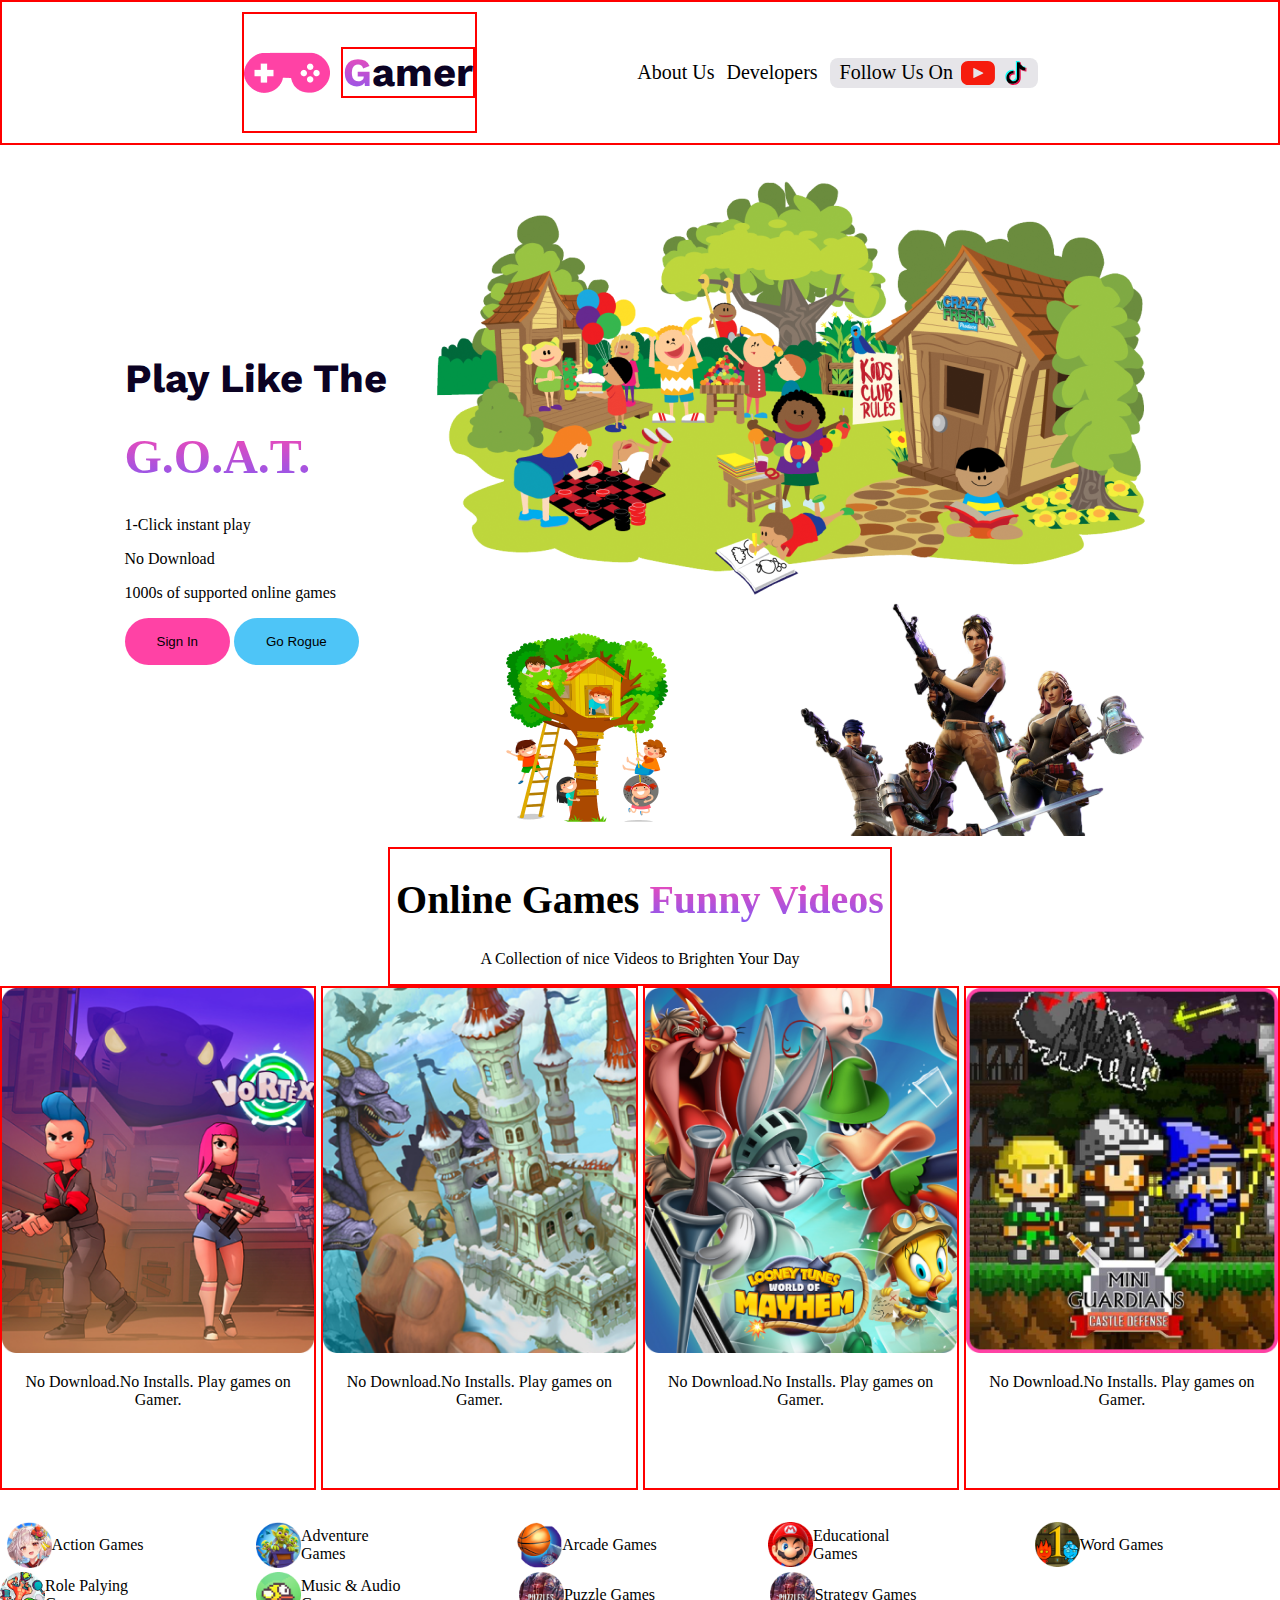
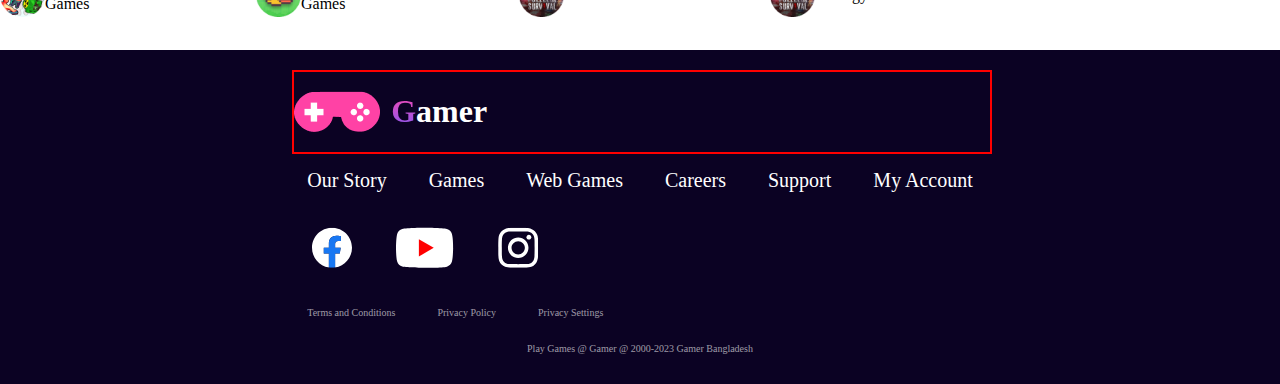
==== index.html @ 3fc1e447 "grid commit squere" ====
<!DOCTYPE html>
<html lang="en">
<head>
    <meta charset="UTF-8">
    <meta name="viewport" content="width=device-width, initial-scale=1.0">
    <title>Gamer</title>
    <link rel="preconnect" href="https://fonts.googleapis.com">
<link rel="preconnect" href="https://fonts.gstatic.com" crossorigin>
<link href="https://fonts.googleapis.com/css2?family=Lato:ital,wght@0,700;1,300;1,700&family=Open+Sans:wght@400;700;800&family=Poppins:wght@400;500;600;700;800&family=Work+Sans:wght@100;200;300;400;600;700;800&display=swap" rel="stylesheet">
<link rel="stylesheet" href="style.css">
<link rel="icon" href="./images/Frame.png">
</head>
<body>
    <!-- this is header tag  -->
    <header>
        <nav class="navber">
            <div class="head-logo-title">
                <img class="head-logo" src="./images/Frame.png" alt="">
                <h2 class="heading-title"><span class="G">G</span>amer</h2>
            </div>
            <div class="column">
            </div>
            <div class="head-list">
                <li>About Us</li>
                <li>Developers</li>
                <div class="logo">
                    <li>Follow Us On</li>
                    <svg xmlns="http://www.w3.org/2000/svg" width="34" height="24" viewBox="0 0 34 24" fill="none">
                        <path d="M26.8723 0H7.04397C3.15369 0 0 3.15369 0 7.04397V16.956C0 20.8463 3.15369 24 7.04397 24H26.8723C30.7626 24 33.9163 20.8463 33.9163 16.956V7.04397C33.9163 3.15369 30.7626 0 26.8723 0ZM22.1085 12.4823L12.8341 16.9056C12.587 17.0234 12.3016 16.8432 12.3016 16.5695V7.4464C12.3016 7.16875 12.5945 6.98879 12.8422 7.11431L22.1165 11.8141C22.3923 11.9538 22.3875 12.3492 22.1085 12.4823Z" fill="#F61C0D"/>
                      </svg>
                      <svg xmlns="http://www.w3.org/2000/svg" width="25" height="24" viewBox="0 0 25 24" fill="none">
                        <path d="M9.45219 12.4407C7.54906 12.4407 6.01156 13.9782 6.03969 15.8626C6.05844 17.072 6.72406 18.122 7.70375 18.7079C7.37094 18.197 7.17406 17.5923 7.16469 16.9407C7.13656 15.0563 8.67406 13.5188 10.5772 13.5188C10.9522 13.5188 11.3131 13.5798 11.6506 13.6876V9.91416C11.2991 9.8626 10.9381 9.83447 10.5772 9.83447C10.5584 9.83447 10.5444 9.83447 10.5256 9.83447V12.6095C10.1881 12.5017 9.82719 12.4407 9.45219 12.4407Z" fill="#F00044"/>
                        <path d="M17.6787 1.125H17.6506H16.6756C16.9568 2.53594 17.749 3.76406 18.8553 4.59844C18.1287 3.6375 17.6881 2.4375 17.6787 1.125Z" fill="#F00044"/>
                        <path d="M23.4162 6.86729C23.0459 6.86729 22.6897 6.82979 22.3381 6.76416V9.46885C21.0631 9.46885 19.8256 9.22041 18.6631 8.72354C17.9131 8.40479 17.2147 7.99697 16.5725 7.50479L16.5912 15.8438C16.5819 17.7188 15.8412 19.4767 14.5006 20.8032C13.4084 21.8813 12.0256 22.5704 10.5256 22.7907C10.174 22.8423 9.81311 22.8704 9.45217 22.8704C7.84905 22.8704 6.32092 22.3501 5.07874 21.3892C5.21936 21.5579 5.36936 21.722 5.53342 21.8813C6.88342 23.2126 8.67405 23.9485 10.5819 23.9485C10.9428 23.9485 11.3037 23.9204 11.6553 23.8688C13.1553 23.6485 14.5381 22.9595 15.6303 21.8813C16.9709 20.5548 17.7115 18.797 17.7209 16.922L17.6506 8.58291C18.2881 9.0751 18.9865 9.4876 19.7412 9.80166C20.9084 10.2938 22.1459 10.547 23.4162 10.547" fill="#F00044"/>
                        <path d="M5.51938 11.911C6.85532 10.5845 8.63188 9.84854 10.5256 9.83447V8.83604C10.1741 8.78447 9.81313 8.75635 9.45219 8.75635C7.53969 8.75635 5.74438 9.49229 4.39438 10.8329C3.06782 12.1501 2.30844 13.9501 2.31313 15.8204C2.31313 17.7048 3.05844 19.472 4.40376 20.8079C4.61938 21.0188 4.83969 21.2157 5.07407 21.3938C4.01469 20.1329 3.43813 18.5579 3.43344 16.8985C3.43813 15.0282 4.19282 13.2282 5.51938 11.911Z" fill="#08FFF9"/>
                        <path d="M22.3381 6.76401V5.76089H22.3287C21.0256 5.76089 19.8256 5.32964 18.86 4.59839C19.699 5.70464 20.9272 6.49214 22.3381 6.76401Z" fill="#08FFF9"/>
                        <path d="M10.385 20.2594C10.8303 20.2828 11.2569 20.2219 11.6506 20.0953C13.01 19.65 13.9897 18.3844 13.9897 16.8937L13.9944 11.3156V1.125H16.6756C16.6053 0.773438 16.5678 0.417188 16.5631 0.046875H12.8694V10.2328L12.8647 15.8109C12.8647 17.3016 11.885 18.5672 10.5256 19.0125C10.1319 19.1438 9.7053 19.2047 9.25999 19.1766C8.6928 19.1438 8.16311 18.975 7.70374 18.7031C8.2803 19.5938 9.26467 20.1984 10.385 20.2594Z" fill="#08FFF9"/>
                        <path d="M10.5256 22.7906C12.0256 22.5703 13.4084 21.8812 14.5006 20.8031C15.8413 19.4766 16.5819 17.7188 16.5913 15.8438L16.5725 7.50469C17.21 7.99688 17.9084 8.40938 18.6631 8.72344C19.8303 9.21563 21.0678 9.46875 22.3381 9.46875V6.76406C20.9272 6.49219 19.6991 5.70469 18.86 4.59844C17.7538 3.76406 16.9569 2.53594 16.6803 1.125H13.9944V11.3109L13.9897 16.8891C13.9897 18.3797 13.01 19.6453 11.6506 20.0906C11.2569 20.2219 10.8303 20.2828 10.385 20.2547C9.26001 20.1938 8.28032 19.5891 7.70376 18.7031C6.72407 18.1219 6.05844 17.0672 6.03969 15.8578C6.01157 13.9734 7.54907 12.4359 9.45219 12.4359C9.82719 12.4359 10.1881 12.4969 10.5256 12.6047V9.82969C8.63188 9.84375 6.85532 10.5797 5.51938 11.9062C4.19282 13.2234 3.43344 15.0234 3.43813 16.8891C3.43813 18.5484 4.01469 20.1234 5.07876 21.3844C6.32563 22.3453 7.84907 22.8656 9.45219 22.8656C9.81313 22.8703 10.1741 22.8422 10.5256 22.7906Z" fill="black"/>
                      </svg>

                </div>
            </div>
        </nav>
    </header>
    <!-- this is main section .. -->
    <main>
        <!-- this is section-1 .. -->
        <section class="banner-container">
            <div class="banner-description">
                <h1 class="play">Play Like The</h1>
                <h1 class="goat">G.O.A.T.</h1>
                <p>1-Click instant play</p>
                <p>No Download</p>
                <p>1000s of supported online games</p>
                <button class="btn-primary">Sign In</button>
                <button class="btn-secondary">Go Rogue</button>
            </div>
            <div class="banner-photo">
                <img src="./images/Group 18.png" alt="">
            </div>
        </section>

        <!-- this is section-2 .. -->
        <section class="online-games-container">
            <div class="">
                <div class="online-description">
                    <h1 class="online-heading">Online Games <span class="G"> Funny Videos</span></h1>
                    <p class="online-para">A Collection of nice Videos to Brighten Your Day</p>
                </div>
                <div class="box">
                    <div class="box-1">
                        <img src="./images/Rectangle 4.png" alt="">
                        <p class="box-para">No Download.No Installs. Play games on Gamer.</p>
                    </div>
                    <div class="box-1">
                        <img src="./images/Rectangle 5.png" alt="">
                        <p class="box-para">No Download.No Installs. Play games on Gamer.</p>
                    </div>
                    <div class="box-1">
                        <img src="./images/Rectangle 6.png" alt="">
                        <p class="box-para">No Download.No Installs. Play games on Gamer.</p>
                    </div>
                    <div class="box-1">
                        <img src="./images/Rectangle 7.png" alt="">
                        <p class="box-para">No Download.No Installs. Play games on Gamer.</p>
                    </div>
                </div>
            </div>
        </section>
        <!-- this is section-4.  -->
            <section class="section-4">
                <div class="play-games">
                    <div class="squere">
                        <img src="./images/Rectangle 11.png" alt="">
                        <p>Action Games</p>
                    </div>
                    <div class="squere">
                        <img src="./images/Rectangle 12.png" alt="">
                        <p>Adventure Games</p>
                    </div>
                    <div class="squere">
                        <img src="./images/Rectangle 13.png" alt="">
                        <p>Arcade Games</p>
                    </div>
                    <div class="squere">
                        <img src="./images/Rectangle 14.png" alt="">
                        <p>Educational Games</p>
                    </div>
                    <div class="squere">
                        <img src="./images/Rectangle 15.png" alt="">
                        <p>Word Games</p>
                    </div>
                    <div class="squere">
                        <img src="./images/Rectangle 16.png" alt="">
                        <p>Role Palying Games</p>
                    </div>
                    <div class="squere">
                        <img src="./images/Rectangle 17.png" alt="">
                        <p>Music & Audio Games</p>
                    </div>
                    <div class="squere">
                        <img src="./images/Rectangle 18.png" alt="">
                        <p>Puzzle Games</p>
                    </div>
                    <div class="squere">
                        <img src="./images/Rectangle 18.png" alt="">
                        <p>Strategy Games</p>
                    </div>
                </div>               
            </section>
    </main>
    <!-- this is footer..  -->
    <footer class="footer">
        <div class="container">
            <div class="head-logo-title footer-title">
                <img src="./images/Frame.png" alt="">
                <h1> <span class="G">G</span>amer</h1>
        </div>
        <div class="head-list footer-list">
            <li>Our Story</li>
            <li>Games</li>
            <li>Web Games</li>
            <li>Careers</li>
            <li>Support</li>
            <li>My Account</li>
        </div>
        <div class="footer-icon">
            <a href="http://www.facebook.com"><img src="./images/icon-1.svg" alt=""></a>
            <a href="http://www.youtube.com"><img src="./images/icon-2.svg" alt=""></a>
            <a href="http://www.instagram.com"><img src="./images/icon-3.svg" alt=""></a>
        </div>
        <div class="head-list footer-list">
            <li class="footer-para">Terms and Conditions</li>
            <li class="footer-para">Privacy Policy</li>
            <li class="footer-para">Privacy Settings</li>
        </div>
        <p class="footer-para">Play Games @ Gamer @ 2000-2023 Gamer Bangladesh</p>
    </footer>
</body>
</html>
---- style.css ----
body{
    margin: 0px;
    padding: 0px;
}
.navber{
    display: flex;
    justify-content: space-around;
    align-items: center;
    background-color: #FFF;
    padding: 10px 200px;
    border: 2px solid red;
}
.head-logo-title{
    display: flex;
    align-items: center;
    gap: 10px;
    border: 2px solid red;
}
.heading-title{
    color: #0B0223;
    font-family: Work Sans;
    font-size: 2.5rem;
    font-style: normal;
    font-weight: 700;
    line-height: normal;
    border: 2px solid red;
}
.G{
    background: linear-gradient(180deg, #F948B2 0%, #8758F1 100%);
    background-clip: text;
    -webkit-background-clip: text;
    -webkit-text-fill-color: transparent;        
}
.head-list{
    display: flex;
    align-items: center; 
    list-style: none;
    gap: 12px;
    font-size: 1.25rem;
}
.logo{
    display: flex;
    align-items: center;
    border-radius: 8px;
    background-color: rgba(11, 2, 35, 0.10);
    padding: 3px 10px;
    gap: 8px;                                           
}

/* this is section-1 .. */
.banner-container{
    display: flex;
    justify-content: space-around;
    align-items: center;
    padding: 10px 100px;
    margin: 0 auto;
    /* padding: 3rem 12.5rem;
    width: 100%; */
}
.play{
    color: #0B0223;
    /* text-align: center; */
    font-family: Work Sans;
    font-size: 2.5rem;
}
 .goat{
    font-size: 3rem;
    background: linear-gradient(180deg, #F948B2 0%, #8758F1 100%);
    background-clip: text;
    -webkit-background-clip: text;
    -webkit-text-fill-color: transparent;
    padding-top: 0;
    margin-top: 0;
 }
    
.banner-photo{
    display: flex;
    justify-content: center;
    align-items: center;
    /* width: 70%; */
}
.banner-description{
    /* text-align: center; */
}
.banner-photo img{
    width: 100%;
}
.btn-primary{
    padding: 1rem 2rem;
    border-radius: 2.8rem;
    background: var(--linear, linear-gradient(90deg, #FF42A5 0%, #FF42A5 100%));
    border: none;
    cursor: pointer;
    
}
.btn-secondary{
    padding: 1rem 2rem;
    border-radius: 2.8rem;
    background-color: #4EC5F7;
    border: none;
    cursor: pointer;
}
.btn-primary:hover {
    background-color: #680841;
    border: 2px solid #F948B2;
}


/* this is section-2 .. */
.online-description{
    width: 500px;
    margin: 0 auto;
    border: 2px solid red;
}
.online-heading{
    font-size: 2.5rem;
    text-align: center;
}
.online-para{
    text-align: center;
}
.box{
    display: flex;
    justify-content: center;
    align-items: center;
    gap: 5px;
}
.box-1{
    width: 400px;
    height: 500px;
    border: 2px solid red;
}
.box-1 img{
    width: 100%;
}
.box-para{
    text-align: center;
}
/* this is section-4.. */
section{
   width: auto;
}
.play-games{
    display: grid;
    grid-template-columns: repeat(5, 1fr);
    justify-content: space-evenly;
    align-items: center;
    /* gap: 16px; */
    margin-top: 30px;
    margin-bottom: 30px;
}
.squere{
    display: flex;
    justify-content: center;
    align-items: center;
    width: 150px;
    height: 50px;
}
.squere img{
   width: 30%;
}

/* this is footer..  */
.footer{
    display: flex;
    justify-content: center;
    align-items: center;
    background-color: #0B0223;
    margin-top: 20px;
    padding: 20px;
    color: #FFF;
}
.footer-list li{
    padding: 15px;
}
.footer-title{
    width: 100%;
}
.footer-para{
    color: rgba(255, 255, 255, 0.60);
    font-size: 10px;
    text-align: center;
}
.footer-icon img{
    padding: 20px;
}

/* responsive sight  */
@media screen and (max-width: 576px) {
    /* this is header */
    header{
        padding: 20px;
    }
    .navber{
        flex-direction: column;
        text-align: center;
        /* padding: auto;
        margin: auto; */
    }
    .head-list{
        flex-direction: column;
    }
    .heading-title{
        margin: 0 auto;
    }
    /* this is section-1  */
    main{
        padding: 20px;
    }
    .banner-container{
        flex-direction: column;
    }
    /* .banner-photo {
        width: auto;
    } */
    /* this is section-2..  */
    .online-description{
        width: 100%;
        margin: 0 auto;
    }
    .box{
        flex-direction: column;
        text-align: center;
    }
    .box-1 img{
        width: 90%;
    }
    /* this is section-4.. */
    .section-4{
        padding: 0px;
    }
    .play-games{
       grid-template-columns: repeat(3, 1fr);
    }
    .squere{
        width: 100%;
        margin: 0 auto;
        gap: 4px;
    }
    

    /* footer section.. */
    footer{
        padding: 20px;
        width: 100%;
    }
    .footer-title{
        width: 90%;
    }

}
/* medium/tablet devices */
@media screen and (min-width: 576px) and (max-width: 960px) {
     header{
        padding: 50px;
     }
    .navber{
        flex-direction: column;
    }
    /* this is main part..  */
    .main{
        padding: 50px;
    }
    /* this is section-1..  */
    .banner-container{
        flex-direction: column;
    }
    .banner-photo {
        width: auto;
    }
    /* this is section-2 .. */
    .online-description{
        width: 100%;
        margin: 0 auto;
    }
    .box{
        flex-direction: column;
        text-align: center;
    }
    .box-1 img{
        width: 90%;
    }
}
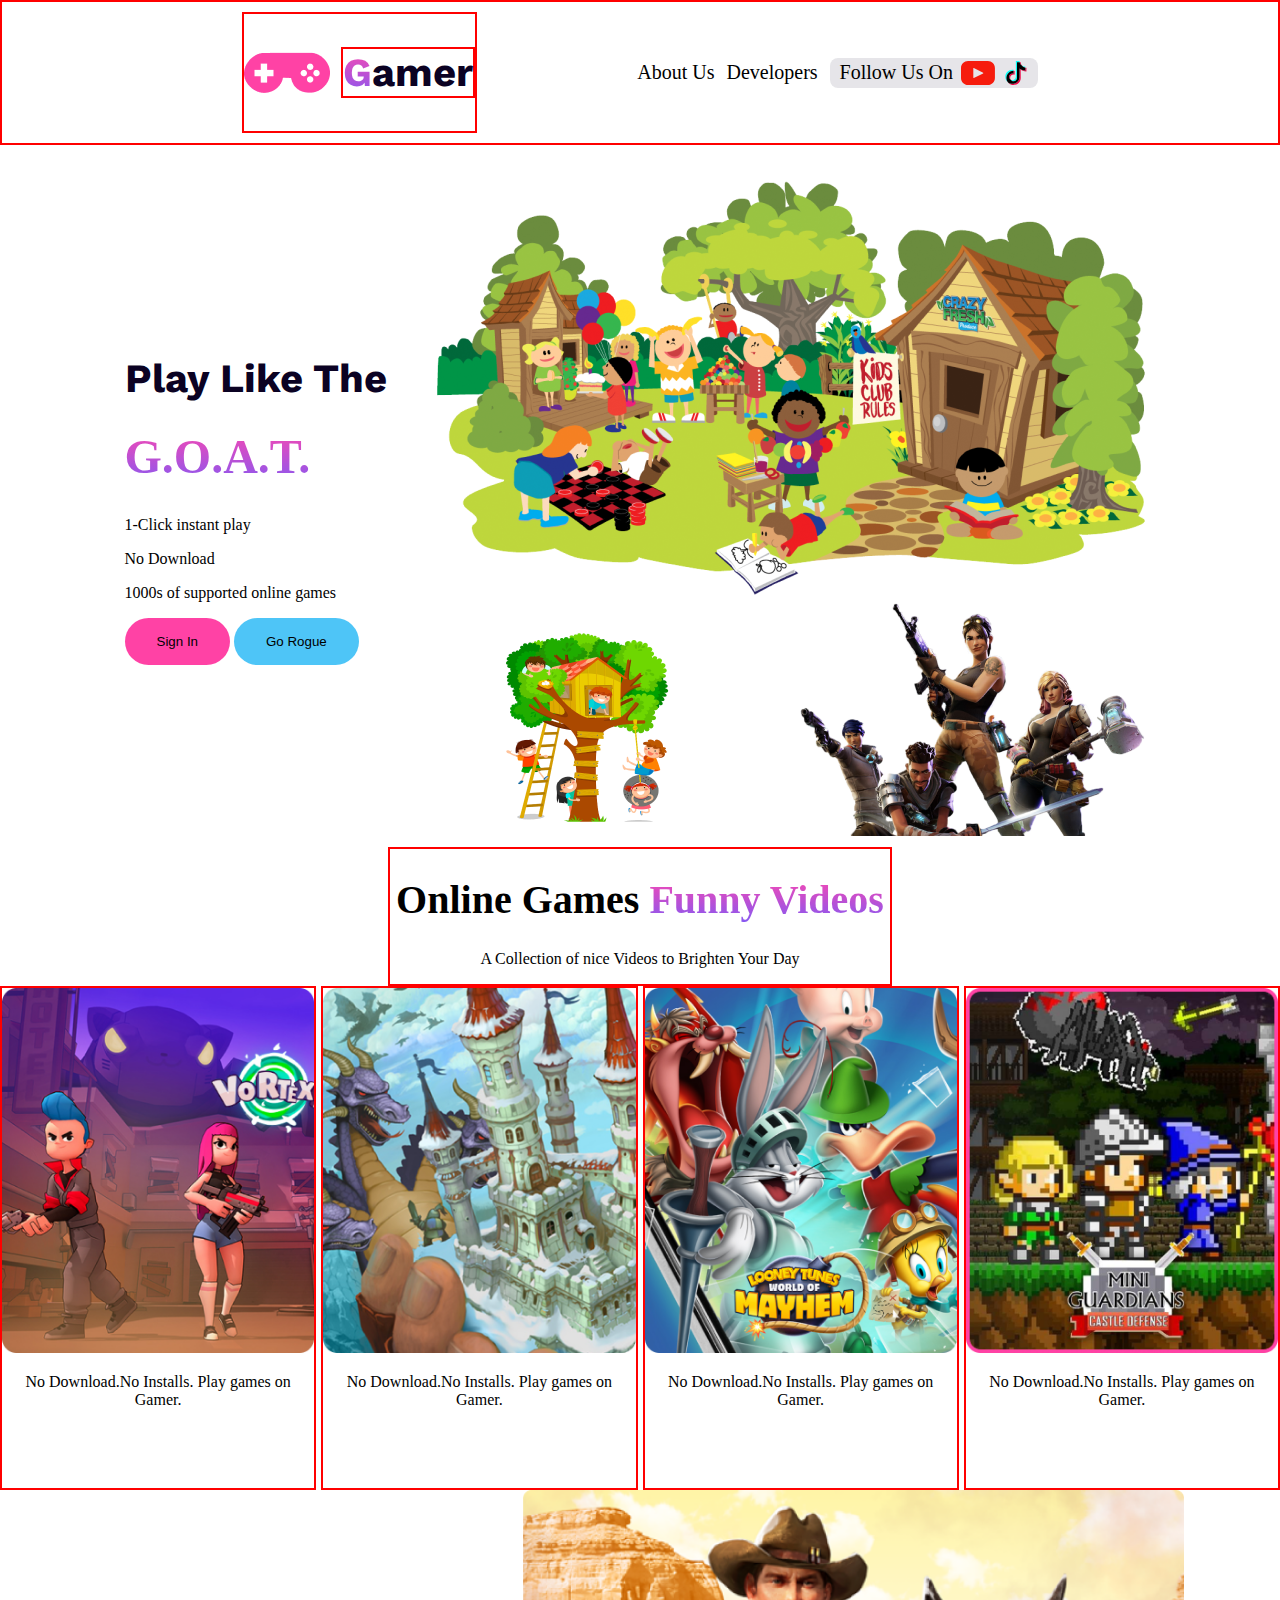
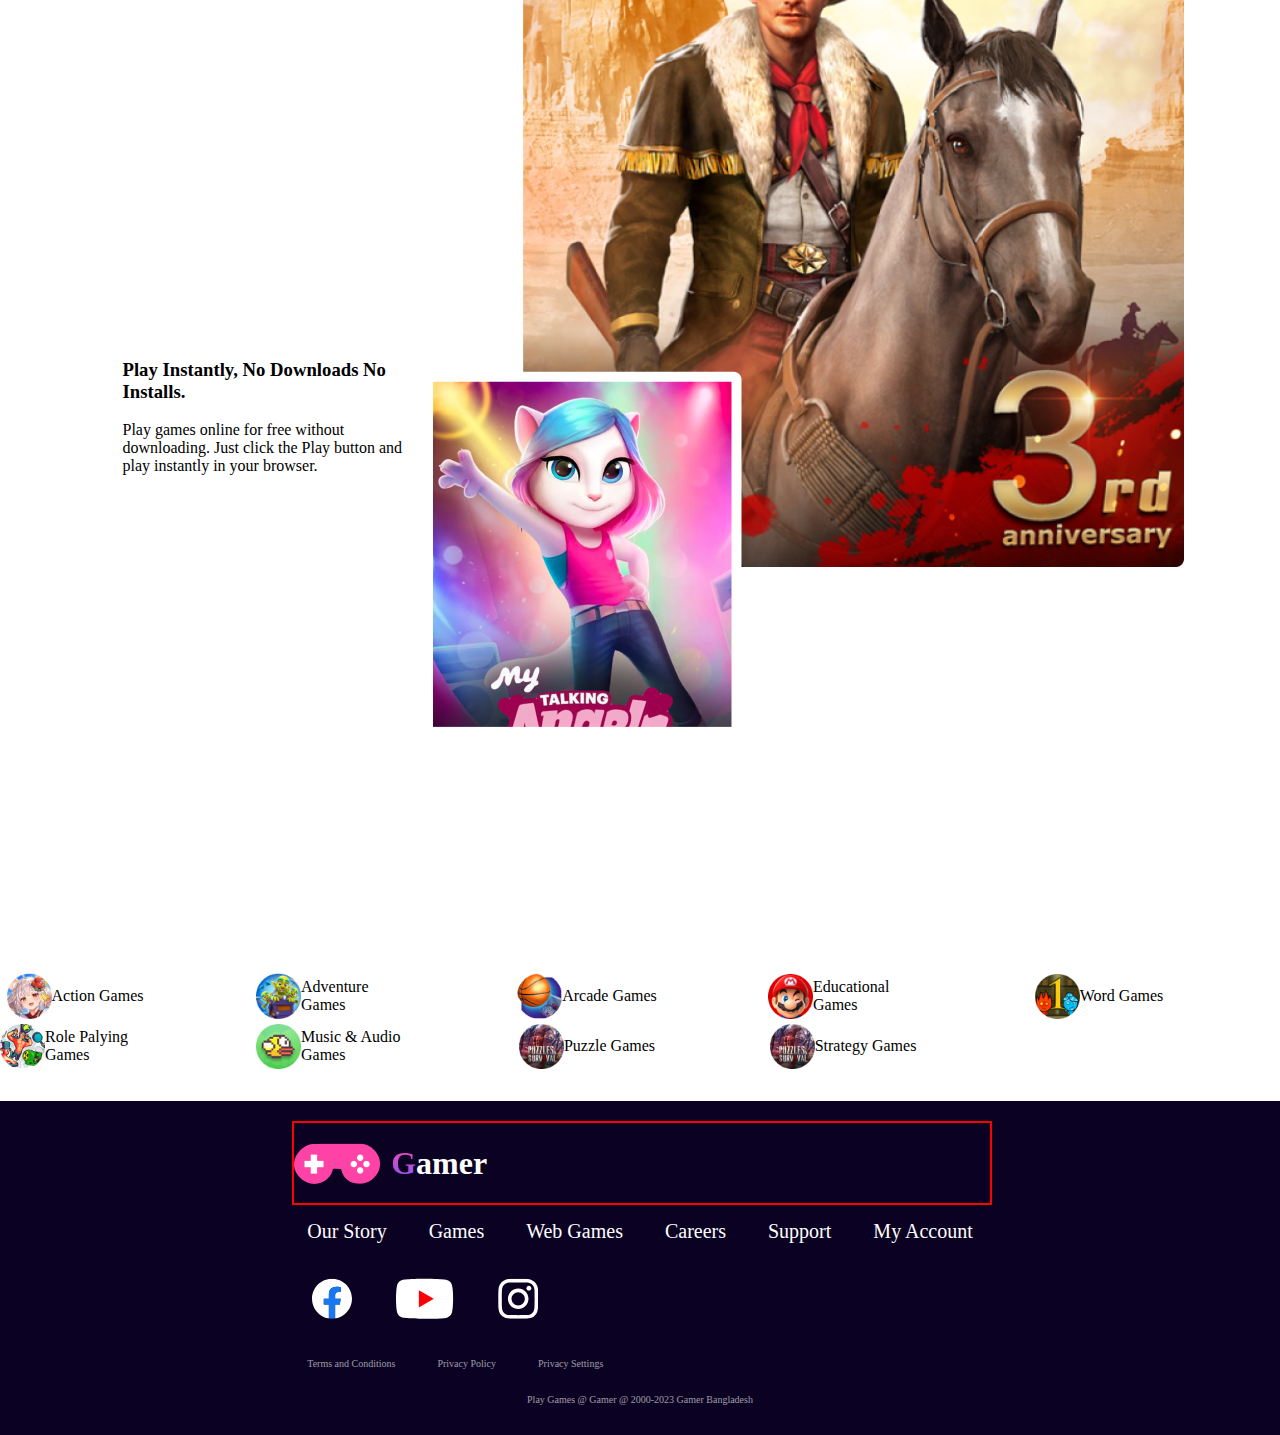
==== commit 5d930456: "position absolute section with css" ====
--- a/index.html
+++ b/index.html
@@ -87,6 +87,22 @@
                 </div>
             </div>
         </section>
+        <!-- this is section-3 -->
+        <section class="features">
+            <div class="feature-content">
+                <h3 class="section-title">Play Instantly, No Downloads No Installs.</h3>
+                <p class="light-gray">Play games online for free without downloading. Just click the Play button and play instantly in your browser.</p>
+            </div>
+            <div class="feature-img">
+                <div class="png">
+                    <img src="./images/Rectangle 55.png" alt="">
+                </div>
+                <div class="position">
+                    <img src="./images/Rectangle 66.png" alt="">
+                </div>
+            </div>
+        </section>
+
         <!-- this is section-4.  -->
             <section class="section-4">
                 <div class="play-games">
--- a/style.css
+++ b/style.css
@@ -101,8 +101,12 @@
     cursor: pointer;
 }
 .btn-primary:hover {
-    background-color: #680841;
-    border: 2px solid #F948B2;
+    background: #d81389;
+    color: #FFF;
+}
+.btn-secondary:hover{
+    background: #1995ca;
+    color: #FFF;
 }
 
 
@@ -136,6 +140,27 @@
 .box-para{
     text-align: center;
 }
+/* this is section-3 */
+.features{
+    display: flex;
+    justify-content: center;
+    align-items: center;
+    
+}
+.feature-content{
+    width: 300px;
+}
+.png img{
+    width: 90%;
+    margin-left: 100px;
+}
+.position{
+    width: 300px;
+    position: relative;
+    bottom: 200px;
+    margin: 0px;
+}
+
 /* this is section-4.. */
 section{
    width: auto;
@@ -155,6 +180,11 @@
     align-items: center;
     width: 150px;
     height: 50px;
+}
+.squere:hover{
+    background: #e9b6b6;
+    border-radius: 40px;
+    border: #927777;
 }
 .squere img{
    width: 30%;
@@ -224,6 +254,23 @@
     }
     .box-1 img{
         width: 90%;
+    }
+    /* this is section-3..  */
+    .features{
+        flex-direction: column;
+    }
+    .feature-content{
+        width: 200px;
+        text-align: center;
+    }
+    .png img{
+        width: 100%;
+        margin: 0;
+        
+    }
+    .position img{
+        position: static;
+        width: 60%;
     }
     /* this is section-4.. */
     .section-4{
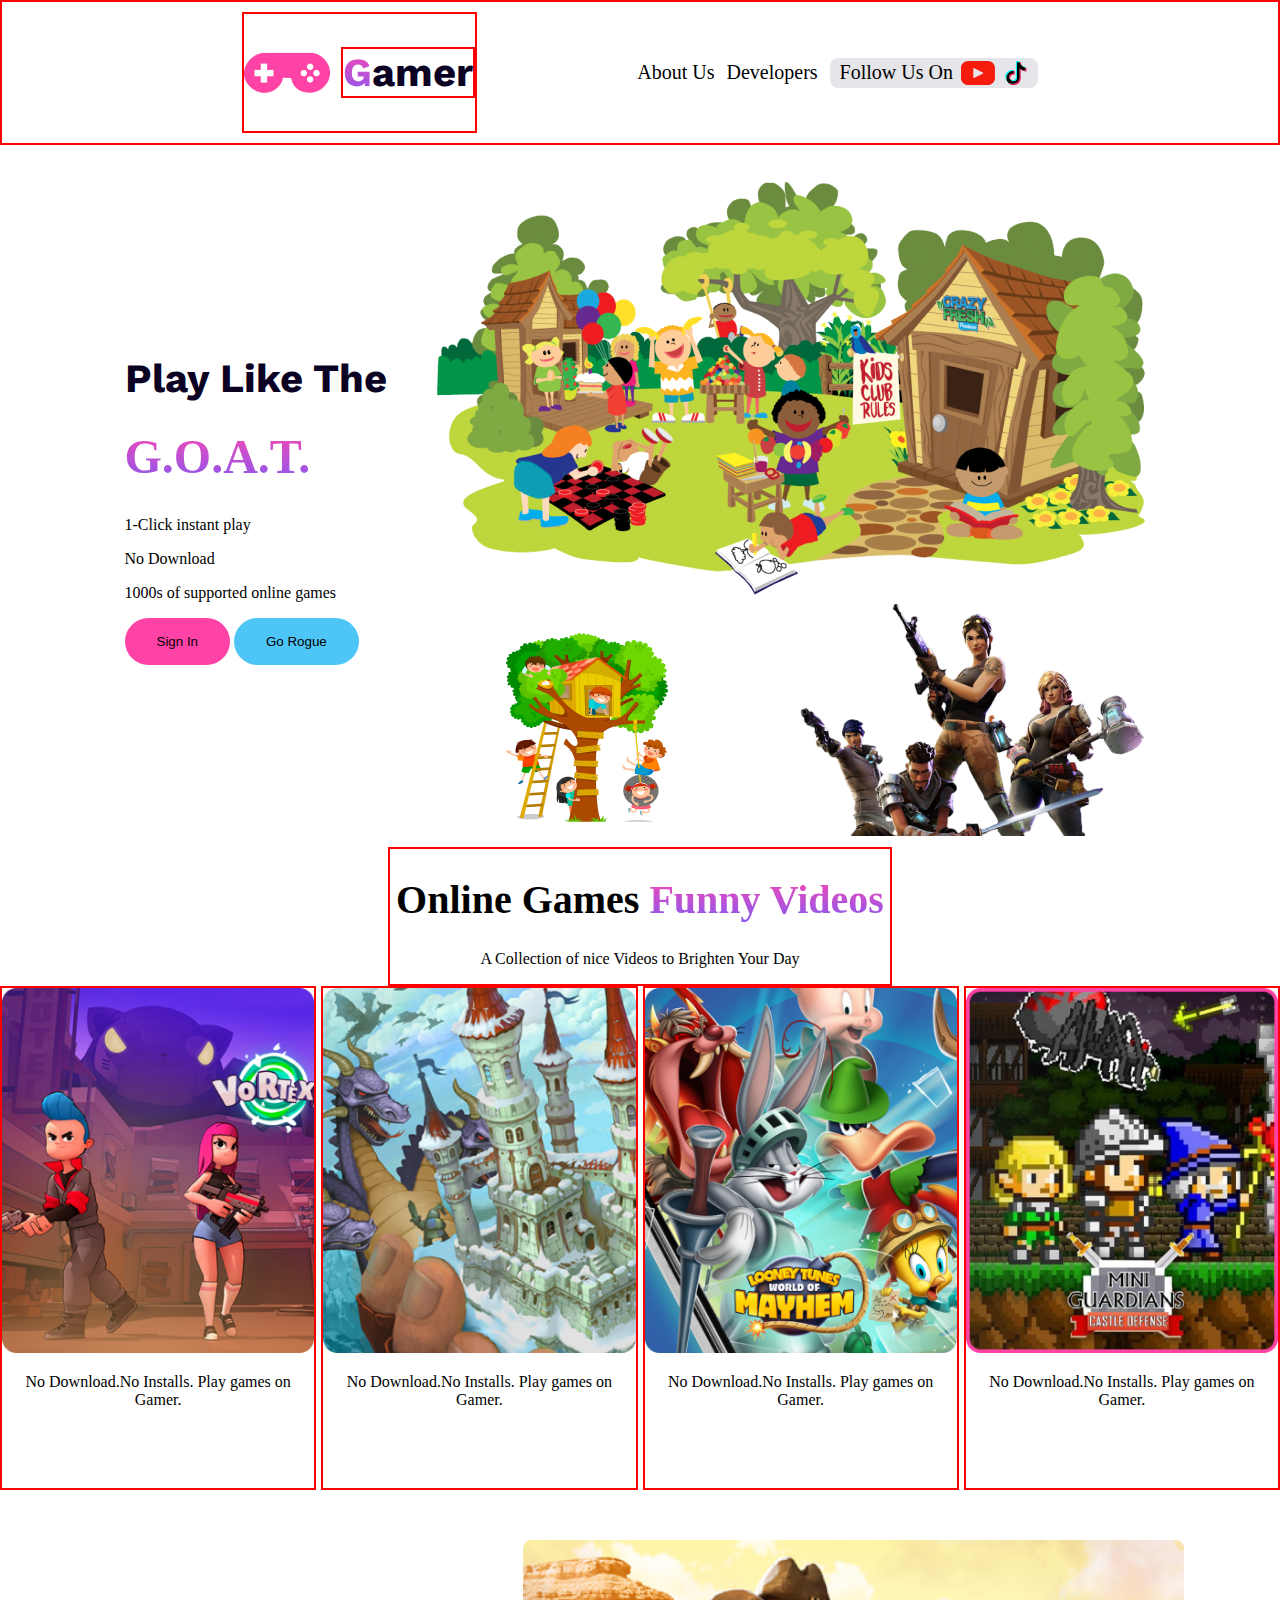
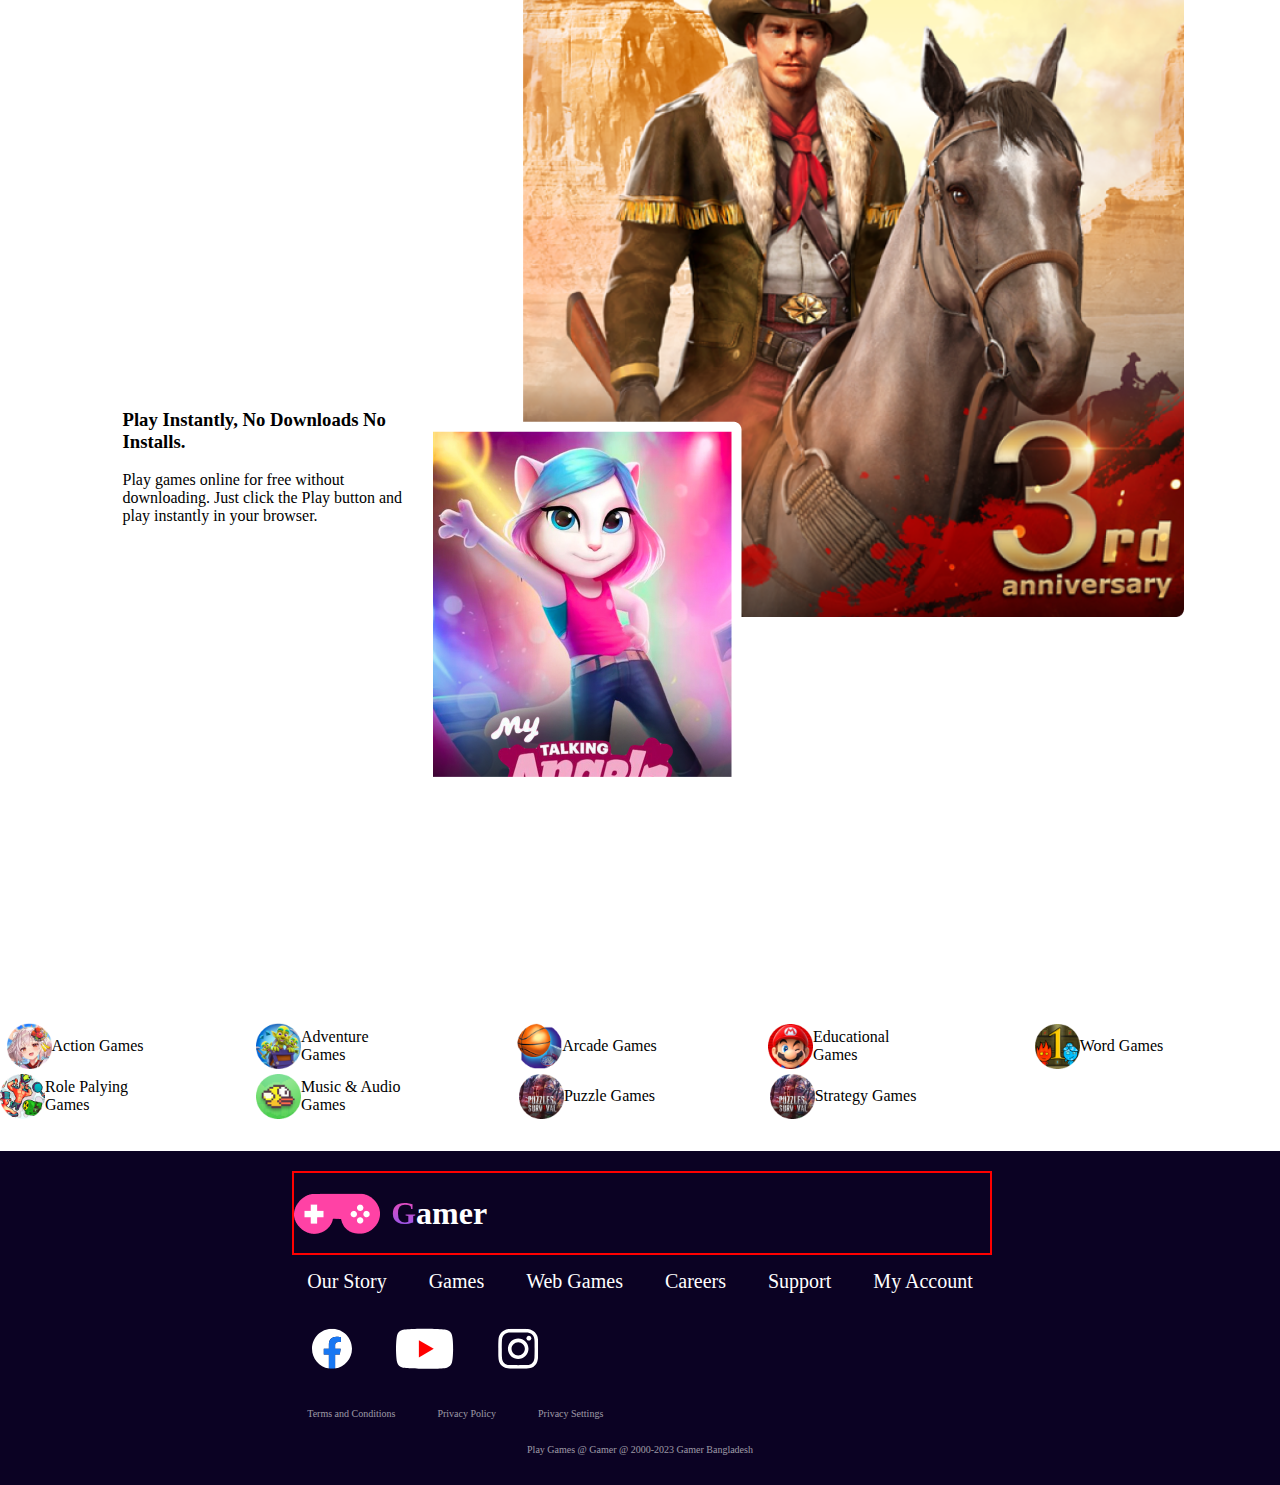
==== commit bebbea01: "some probles solve" ====
--- a/index.html
+++ b/index.html
@@ -68,7 +68,7 @@
                     <p class="online-para">A Collection of nice Videos to Brighten Your Day</p>
                 </div>
                 <div class="box">
-                    <div class="box-1">
+                        <div class="box-1">
                         <img src="./images/Rectangle 4.png" alt="">
                         <p class="box-para">No Download.No Installs. Play games on Gamer.</p>
                     </div>
--- a/style.css
+++ b/style.css
@@ -128,11 +128,13 @@
     justify-content: center;
     align-items: center;
     gap: 5px;
+    /* position: absolute; */
 }
 .box-1{
     width: 400px;
     height: 500px;
     border: 2px solid red;
+    /* position: absolute; */
 }
 .box-1 img{
     width: 100%;
@@ -164,6 +166,9 @@
 /* this is section-4.. */
 section{
    width: auto;
+}
+.features{
+    margin-top: 50px;
 }
 .play-games{
     display: grid;
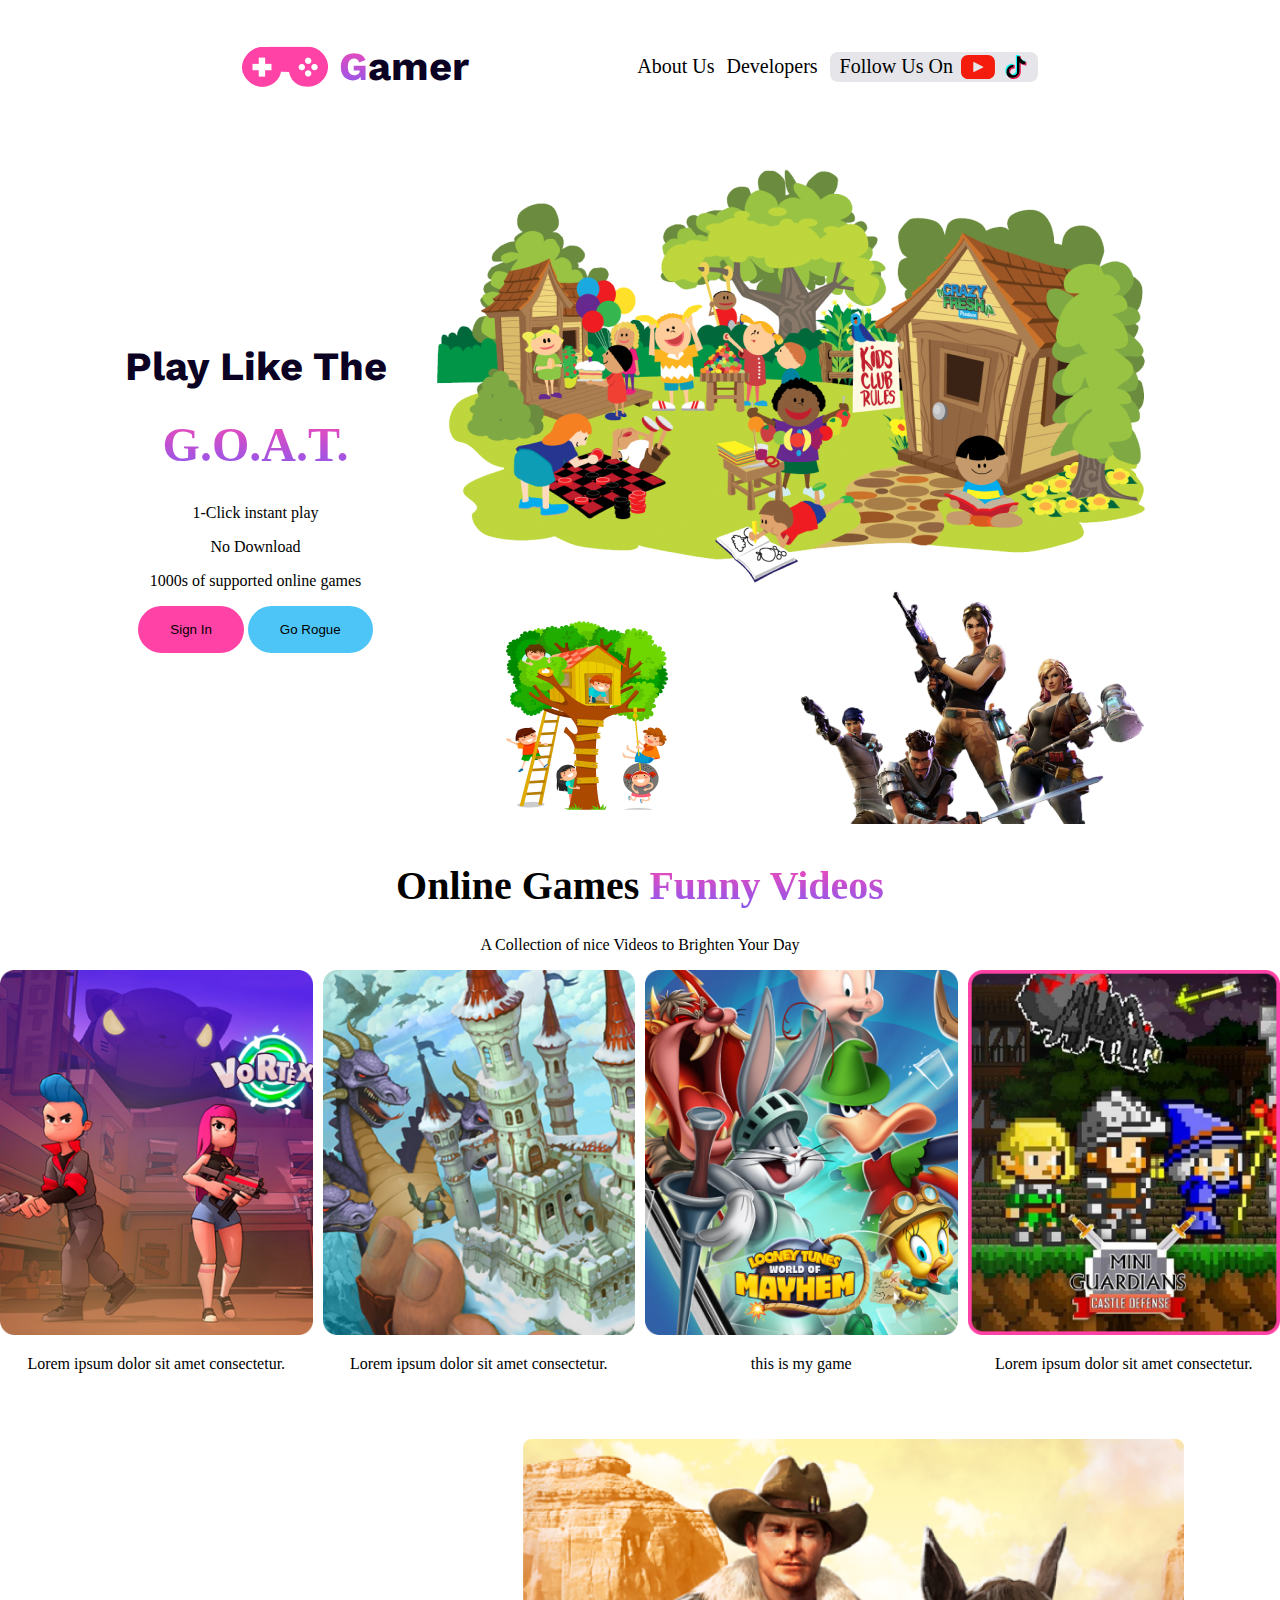
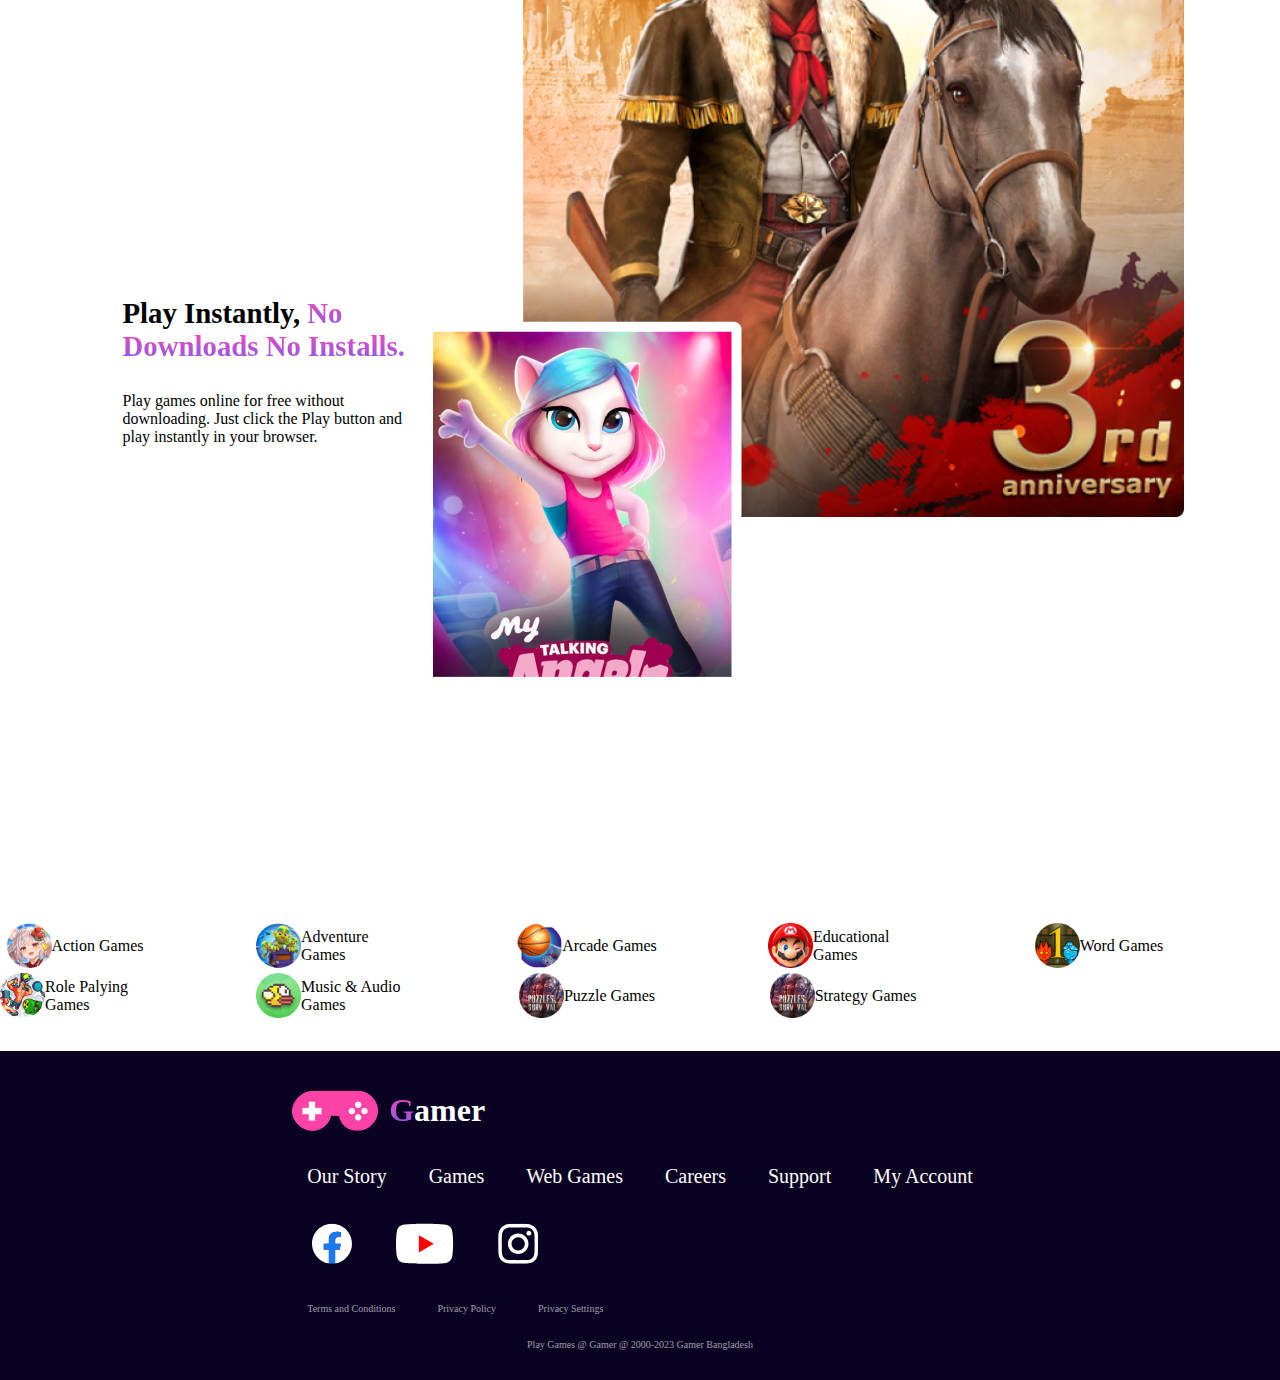
==== commit 2e4ee835: "overlay commit" ====
--- a/index.html
+++ b/index.html
@@ -37,7 +37,6 @@
                         <path d="M10.385 20.2594C10.8303 20.2828 11.2569 20.2219 11.6506 20.0953C13.01 19.65 13.9897 18.3844 13.9897 16.8937L13.9944 11.3156V1.125H16.6756C16.6053 0.773438 16.5678 0.417188 16.5631 0.046875H12.8694V10.2328L12.8647 15.8109C12.8647 17.3016 11.885 18.5672 10.5256 19.0125C10.1319 19.1438 9.7053 19.2047 9.25999 19.1766C8.6928 19.1438 8.16311 18.975 7.70374 18.7031C8.2803 19.5938 9.26467 20.1984 10.385 20.2594Z" fill="#08FFF9"/>
                         <path d="M10.5256 22.7906C12.0256 22.5703 13.4084 21.8812 14.5006 20.8031C15.8413 19.4766 16.5819 17.7188 16.5913 15.8438L16.5725 7.50469C17.21 7.99688 17.9084 8.40938 18.6631 8.72344C19.8303 9.21563 21.0678 9.46875 22.3381 9.46875V6.76406C20.9272 6.49219 19.6991 5.70469 18.86 4.59844C17.7538 3.76406 16.9569 2.53594 16.6803 1.125H13.9944V11.3109L13.9897 16.8891C13.9897 18.3797 13.01 19.6453 11.6506 20.0906C11.2569 20.2219 10.8303 20.2828 10.385 20.2547C9.26001 20.1938 8.28032 19.5891 7.70376 18.7031C6.72407 18.1219 6.05844 17.0672 6.03969 15.8578C6.01157 13.9734 7.54907 12.4359 9.45219 12.4359C9.82719 12.4359 10.1881 12.4969 10.5256 12.6047V9.82969C8.63188 9.84375 6.85532 10.5797 5.51938 11.9062C4.19282 13.2234 3.43344 15.0234 3.43813 16.8891C3.43813 18.5484 4.01469 20.1234 5.07876 21.3844C6.32563 22.3453 7.84907 22.8656 9.45219 22.8656C9.81313 22.8703 10.1741 22.8422 10.5256 22.7906Z" fill="black"/>
                       </svg>
-
                 </div>
             </div>
         </nav>
@@ -59,38 +58,57 @@
                 <img src="./images/Group 18.png" alt="">
             </div>
         </section>
-
         <!-- this is section-2 .. -->
-        <section class="online-games-container">
-            <div class="">
+        <section>
+            <div>
                 <div class="online-description">
                     <h1 class="online-heading">Online Games <span class="G"> Funny Videos</span></h1>
                     <p class="online-para">A Collection of nice Videos to Brighten Your Day</p>
                 </div>
-                <div class="box">
-                        <div class="box-1">
-                        <img src="./images/Rectangle 4.png" alt="">
-                        <p class="box-para">No Download.No Installs. Play games on Gamer.</p>
+            </div>
+            <div class="middle">
+                <div class="pose">
+                    <div class="image-container">
+                        <a href="#">
+                            <img src="./images/Rectangle 4.png" alt="Image">
+                            <div class="overlay"><img src="./images/png-1.png" alt=""></div>
+                        </a>
                     </div>
-                    <div class="box-1">
-                        <img src="./images/Rectangle 5.png" alt="">
-                        <p class="box-para">No Download.No Installs. Play games on Gamer.</p>
+                    <p>Lorem ipsum dolor sit amet consectetur.</p>
+                </div>
+                    <div class="pose">
+                        <div class="image-container">
+                            <a href="#">
+                                <img src="./images/Rectangle 5.png" alt="Image">
+                                <div class="overlay">Hellow</div>
+                            </a>
+                        </div>
+                        <p>Lorem ipsum dolor sit amet consectetur.</p>
                     </div>
-                    <div class="box-1">
-                        <img src="./images/Rectangle 6.png" alt="">
-                        <p class="box-para">No Download.No Installs. Play games on Gamer.</p>
+                <div class="pose">
+                    <div class="image-container">
+                        <a href="#">
+                            <img src="./images/Rectangle 6.png" alt="Image">
+                            <div class="overlay">Hellow</div>
+                        </a>
                     </div>
-                    <div class="box-1">
-                        <img src="./images/Rectangle 7.png" alt="">
-                        <p class="box-para">No Download.No Installs. Play games on Gamer.</p>
+                    <p>this is my game</p>
+                </div>
+                <div class="pose">
+                    <div class="image-container">
+                        <a href="#">
+                            <img src="./images/Rectangle 7.png" alt="Image">
+                            <div class="overlay">Hellow</div>
+                        </a>
                     </div>
+                    <p>Lorem ipsum dolor sit amet consectetur.</p>
                 </div>
-            </div>
+                </div>
         </section>
         <!-- this is section-3 -->
         <section class="features">
             <div class="feature-content">
-                <h3 class="section-title">Play Instantly, No Downloads No Installs.</h3>
+                <h3 class="section-title">Play Instantly, <span class="G"> No Downloads No Installs.</span></h3>
                 <p class="light-gray">Play games online for free without downloading. Just click the Play button and play instantly in your browser.</p>
             </div>
             <div class="feature-img">
@@ -102,7 +120,6 @@
                 </div>
             </div>
         </section>
-
         <!-- this is section-4.  -->
             <section class="section-4">
                 <div class="play-games">
--- a/style.css
+++ b/style.css
@@ -8,13 +8,11 @@
     align-items: center;
     background-color: #FFF;
     padding: 10px 200px;
-    border: 2px solid red;
 }
 .head-logo-title{
     display: flex;
     align-items: center;
     gap: 10px;
-    border: 2px solid red;
 }
 .heading-title{
     color: #0B0223;
@@ -23,7 +21,6 @@
     font-style: normal;
     font-weight: 700;
     line-height: normal;
-    border: 2px solid red;
 }
 .G{
     background: linear-gradient(180deg, #F948B2 0%, #8758F1 100%);
@@ -80,7 +77,7 @@
     /* width: 70%; */
 }
 .banner-description{
-    /* text-align: center; */
+    text-align: center;
 }
 .banner-photo img{
     width: 100%;
@@ -108,13 +105,51 @@
     background: #1995ca;
     color: #FFF;
 }
-
-
-/* this is section-2 .. */
+/* this is section 2..  */
+
+.middle{
+    width: 100%;
+    text-align: center;
+    display: flex;
+    justify-content: center;
+    gap: 10px;
+}
+.image-container {
+    position: relative;
+    display: inline-block;
+}
+
+/* Style the overlay */
+.overlay {
+    position: absolute;
+    top: 0;
+    left: 0;
+    width: 100%;
+    height: 100%;
+    background-color: rgba(0, 0, 0, 0.5); /* Change overlay color and opacity here */
+    opacity: 0; /* Initially transparent */
+    transition: opacity 0.3s ease; /* Add a smooth transition effect */
+}
+
+/* When hovering over the container, show the overlay */
+.image-container:hover .overlay {
+    opacity: 1;
+}
+
+/* Ensure the image resizes properly within the container */
+.image-container img {
+    width: 100%;
+    height: auto;
+}
+
+.photo-png{
+    width: 100%;
+    height: auto;
+}
+/* this is heading  */
 .online-description{
     width: 500px;
     margin: 0 auto;
-    border: 2px solid red;
 }
 .online-heading{
     font-size: 2.5rem;
@@ -123,25 +158,11 @@
 .online-para{
     text-align: center;
 }
-.box{
-    display: flex;
-    justify-content: center;
-    align-items: center;
-    gap: 5px;
-    /* position: absolute; */
-}
-.box-1{
-    width: 400px;
-    height: 500px;
-    border: 2px solid red;
-    /* position: absolute; */
-}
-.box-1 img{
-    width: 100%;
-}
-.box-para{
-    text-align: center;
-}
+.para{
+    display: flex;
+    justify-content: space-around;
+}
+
 /* this is section-3 */
 .features{
     display: flex;
@@ -151,6 +172,9 @@
 }
 .feature-content{
     width: 300px;
+}
+.section-title{
+    font-size: 1.8rem;
 }
 .png img{
     width: 90%;
@@ -162,40 +186,38 @@
     bottom: 200px;
     margin: 0px;
 }
-
 /* this is section-4.. */
 section{
-   width: auto;
-}
-.features{
-    margin-top: 50px;
-}
-.play-games{
-    display: grid;
-    grid-template-columns: repeat(5, 1fr);
-    justify-content: space-evenly;
-    align-items: center;
-    /* gap: 16px; */
-    margin-top: 30px;
-    margin-bottom: 30px;
-}
-.squere{
-    display: flex;
-    justify-content: center;
-    align-items: center;
-    width: 150px;
-    height: 50px;
-}
-.squere:hover{
-    background: #e9b6b6;
-    border-radius: 40px;
-    border: #927777;
-}
-.squere img{
-   width: 30%;
-}
-
-/* this is footer..  */
+    width: auto;
+ }
+ .features{
+     margin-top: 50px;
+ }
+ .play-games{
+     display: grid;
+     grid-template-columns: repeat(5, 1fr);
+     justify-content: space-evenly;
+     align-items: center;
+     /* gap: 16px; */
+     margin-top: 30px;
+     margin-bottom: 30px;
+ }
+ .squere{
+     display: flex;
+     justify-content: center;
+     align-items: center;
+     width: 150px;
+     height: 50px;
+ }
+ .squere:hover{
+     background: #e9b6b6;
+     border-radius: 40px;
+     border: #927777;
+ }
+ .squere img{
+    width: 30%;
+ }
+ /* this is footer..  */
 .footer{
     display: flex;
     justify-content: center;
@@ -226,7 +248,7 @@
     header{
         padding: 20px;
     }
-    .navber{
+    .navber, .middle{
         flex-direction: column;
         text-align: center;
         /* padding: auto;
@@ -290,7 +312,6 @@
         gap: 4px;
     }
     
-
     /* footer section.. */
     footer{
         padding: 20px;
@@ -299,7 +320,6 @@
     .footer-title{
         width: 90%;
     }
-
 }
 /* medium/tablet devices */
 @media screen and (min-width: 576px) and (max-width: 960px) {
@@ -332,4 +352,4 @@
     .box-1 img{
         width: 90%;
     }
-}+}
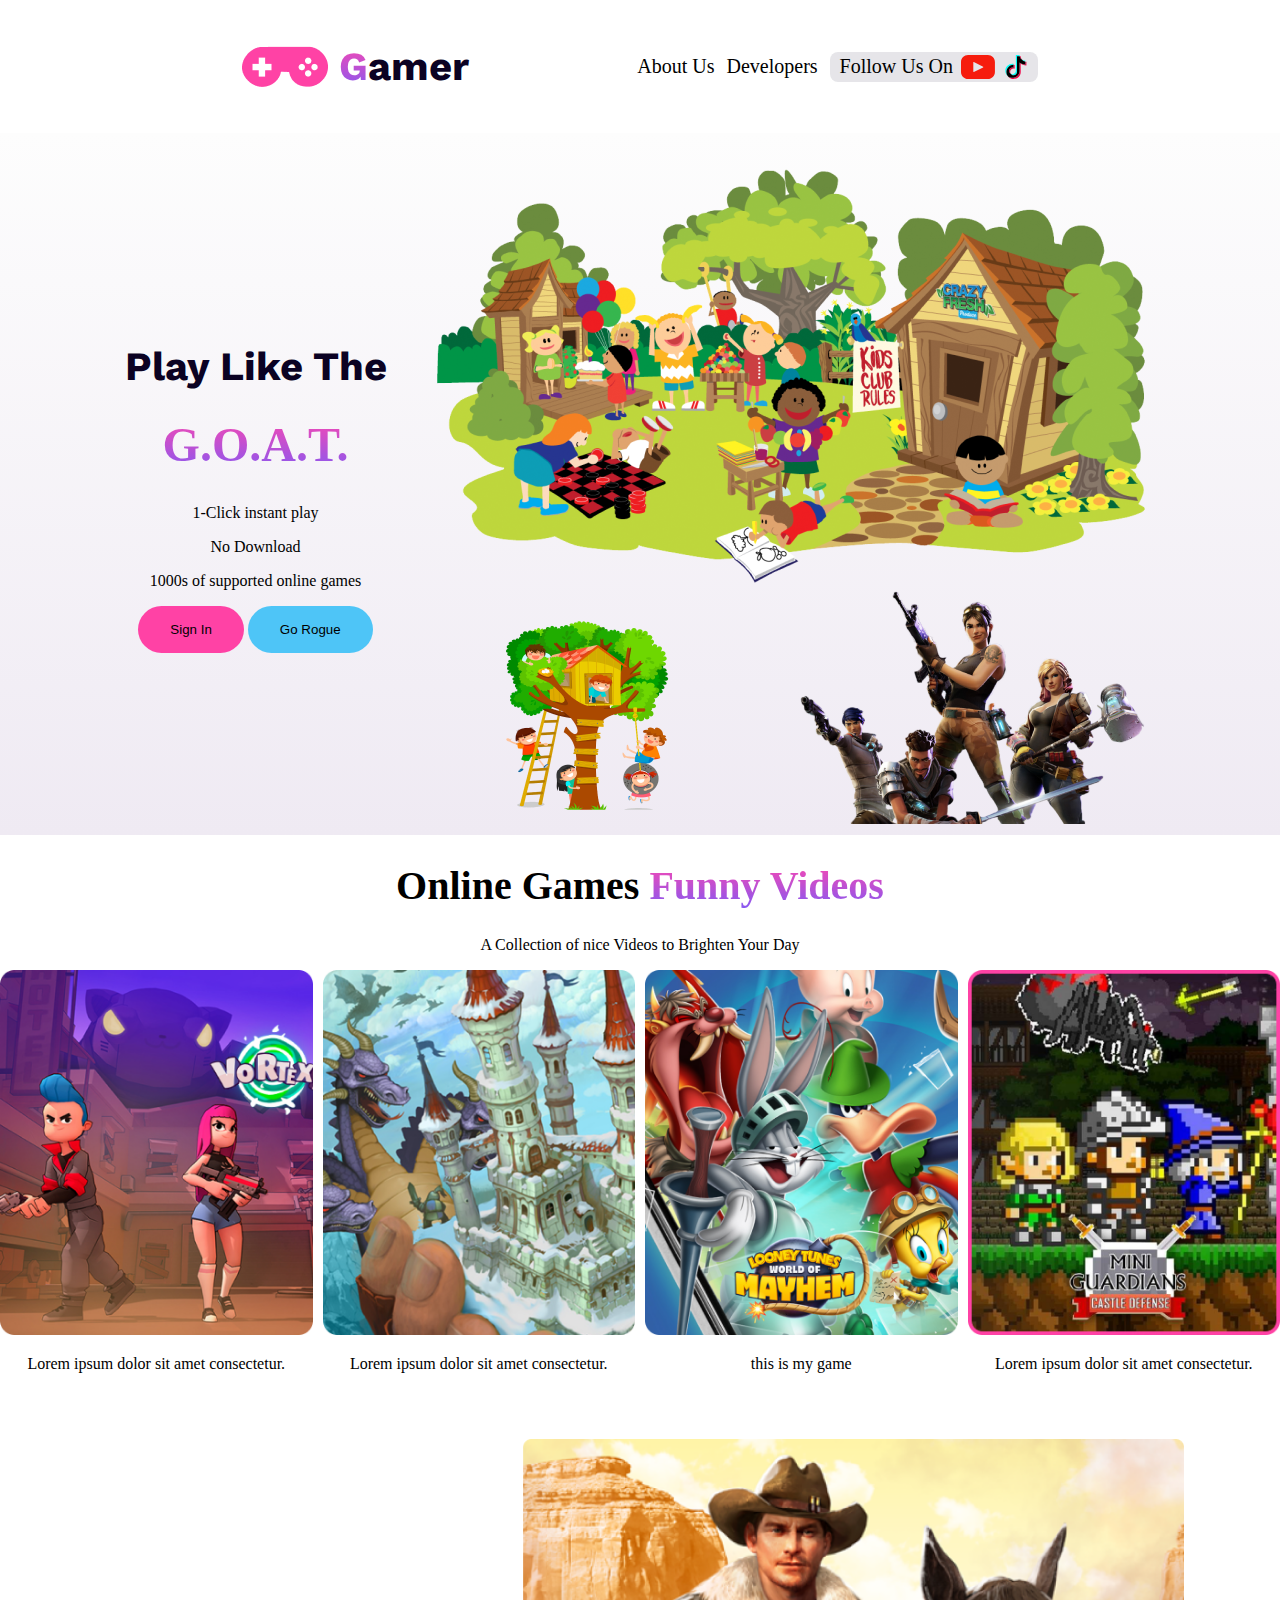
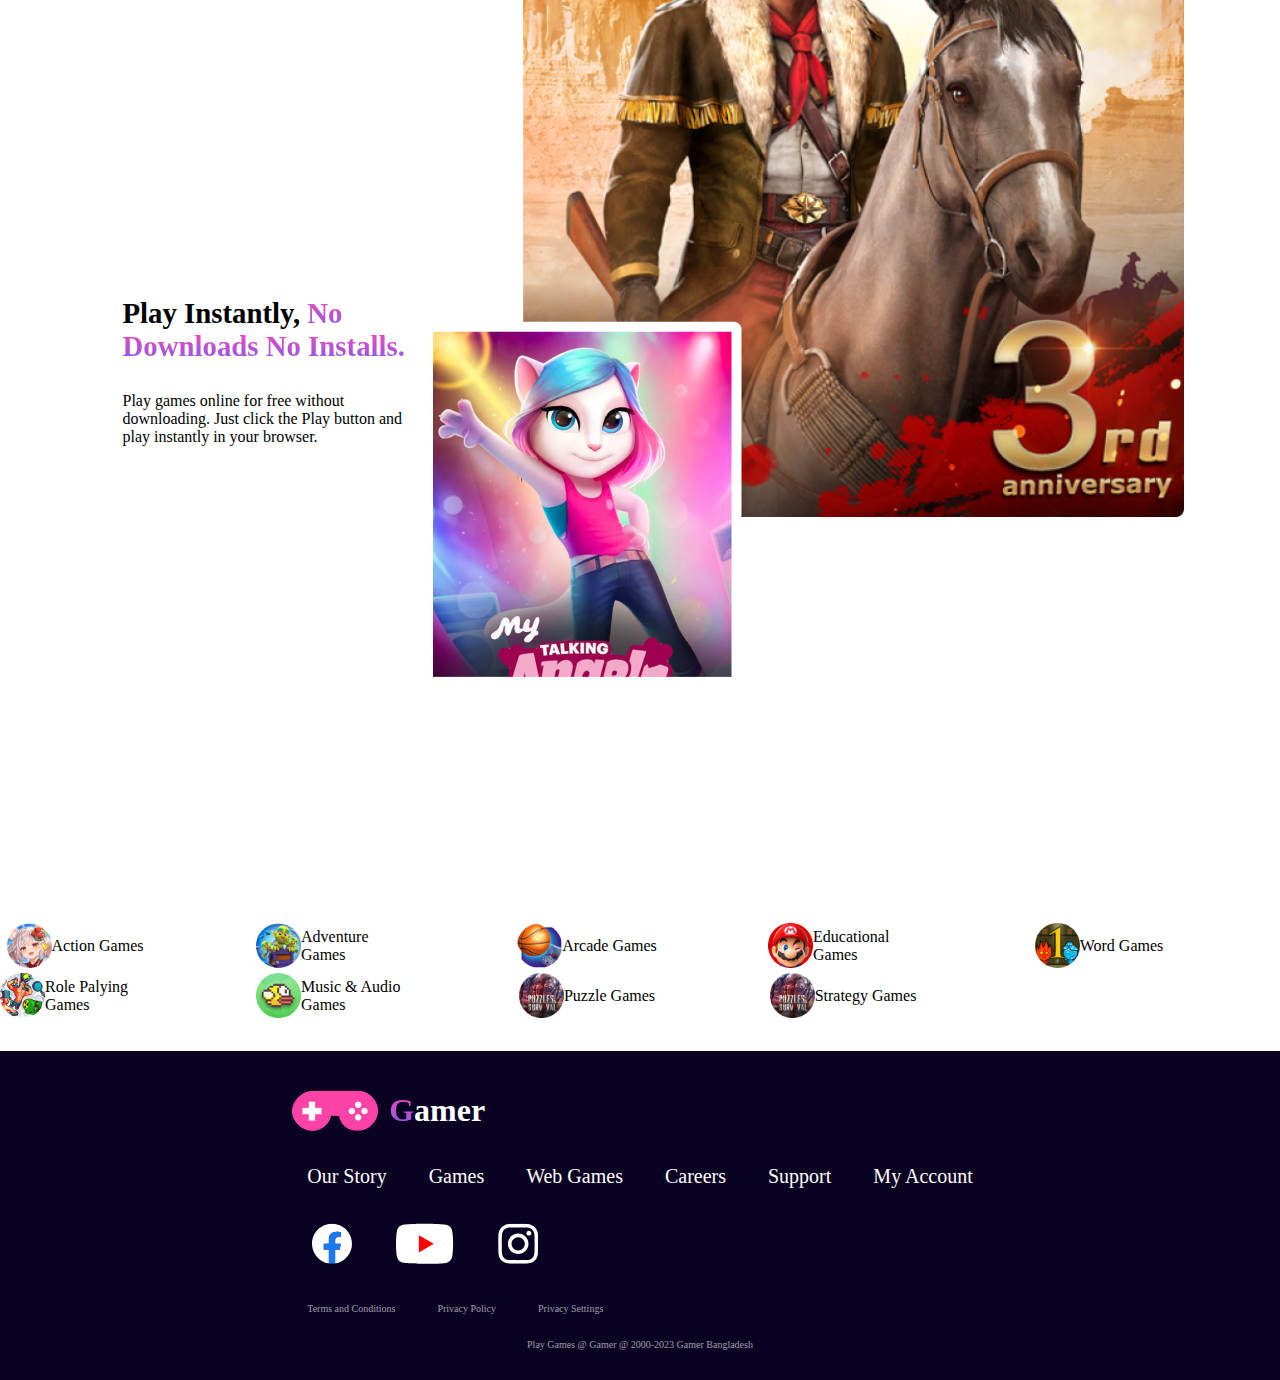
==== commit c0b2dc86: "overlay commit with responsive" ====
--- a/index.html
+++ b/index.html
@@ -80,7 +80,7 @@
                         <div class="image-container">
                             <a href="#">
                                 <img src="./images/Rectangle 5.png" alt="Image">
-                                <div class="overlay">Hellow</div>
+                                <div class="overlay"><img src="./images/png-1.png" alt=""></div>
                             </a>
                         </div>
                         <p>Lorem ipsum dolor sit amet consectetur.</p>
@@ -89,7 +89,7 @@
                     <div class="image-container">
                         <a href="#">
                             <img src="./images/Rectangle 6.png" alt="Image">
-                            <div class="overlay">Hellow</div>
+                            <div class="overlay"><img src="./images/png-1.png" alt=""></div>
                         </a>
                     </div>
                     <p>this is my game</p>
@@ -98,7 +98,7 @@
                     <div class="image-container">
                         <a href="#">
                             <img src="./images/Rectangle 7.png" alt="Image">
-                            <div class="overlay">Hellow</div>
+                            <div class="overlay"><img src="./images/png-1.png" alt=""></div>
                         </a>
                     </div>
                     <p>Lorem ipsum dolor sit amet consectetur.</p>
--- a/style.css
+++ b/style.css
@@ -51,6 +51,7 @@
     align-items: center;
     padding: 10px 100px;
     margin: 0 auto;
+    background:  linear-gradient(180deg, #fdfdfd 0%, #efeaf3 100%);
     /* padding: 3rem 12.5rem;
     width: 100%; */
 }
@@ -126,17 +127,13 @@
     left: 0;
     width: 100%;
     height: 100%;
-    background-color: rgba(0, 0, 0, 0.5); /* Change overlay color and opacity here */
-    opacity: 0; /* Initially transparent */
-    transition: opacity 0.3s ease; /* Add a smooth transition effect */
-}
-
-/* When hovering over the container, show the overlay */
+    background-color: rgba(0, 0, 0, 0.5);
+    opacity: 0;
+    transition: opacity 0.3s ease;
+}
 .image-container:hover .overlay {
     opacity: 1;
 }
-
-/* Ensure the image resizes properly within the container */
 .image-container img {
     width: 100%;
     height: auto;
@@ -326,7 +323,7 @@
      header{
         padding: 50px;
      }
-    .navber{
+    .navber, .features{
         flex-direction: column;
     }
     /* this is main part..  */
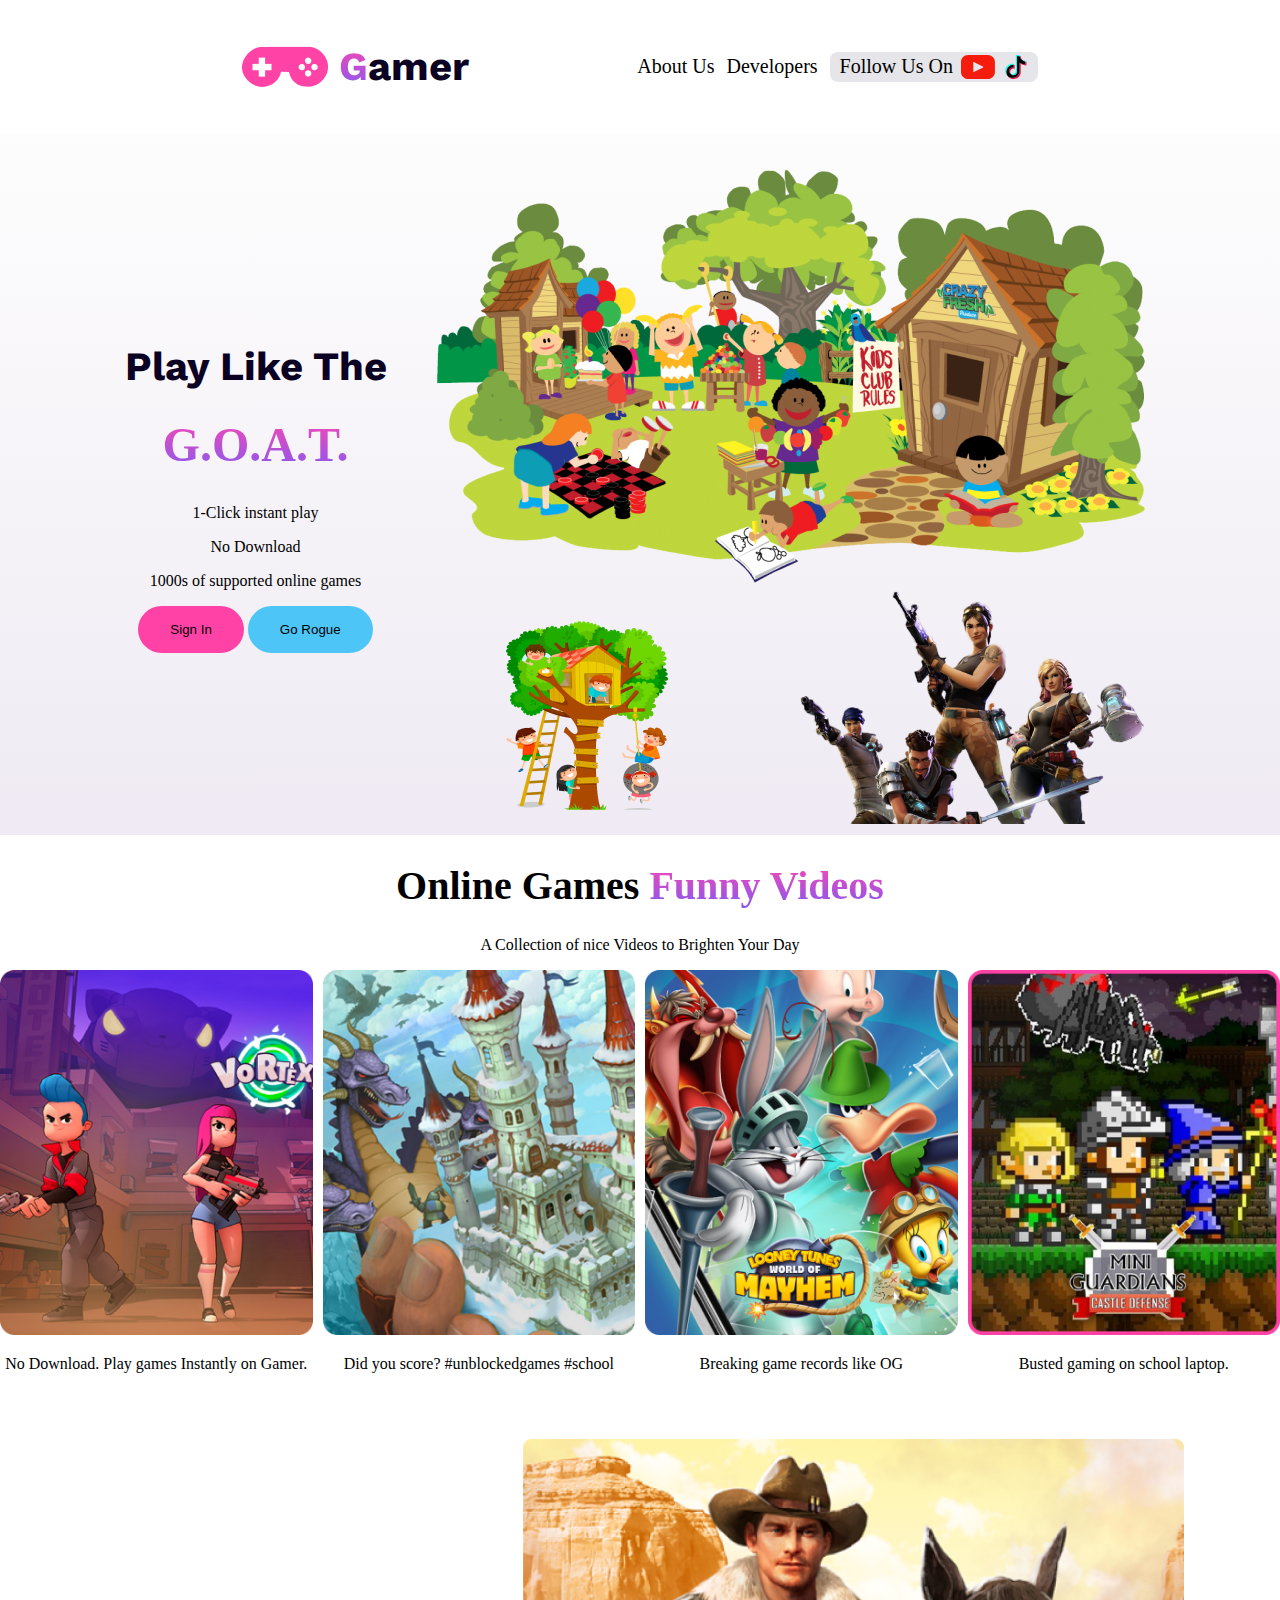
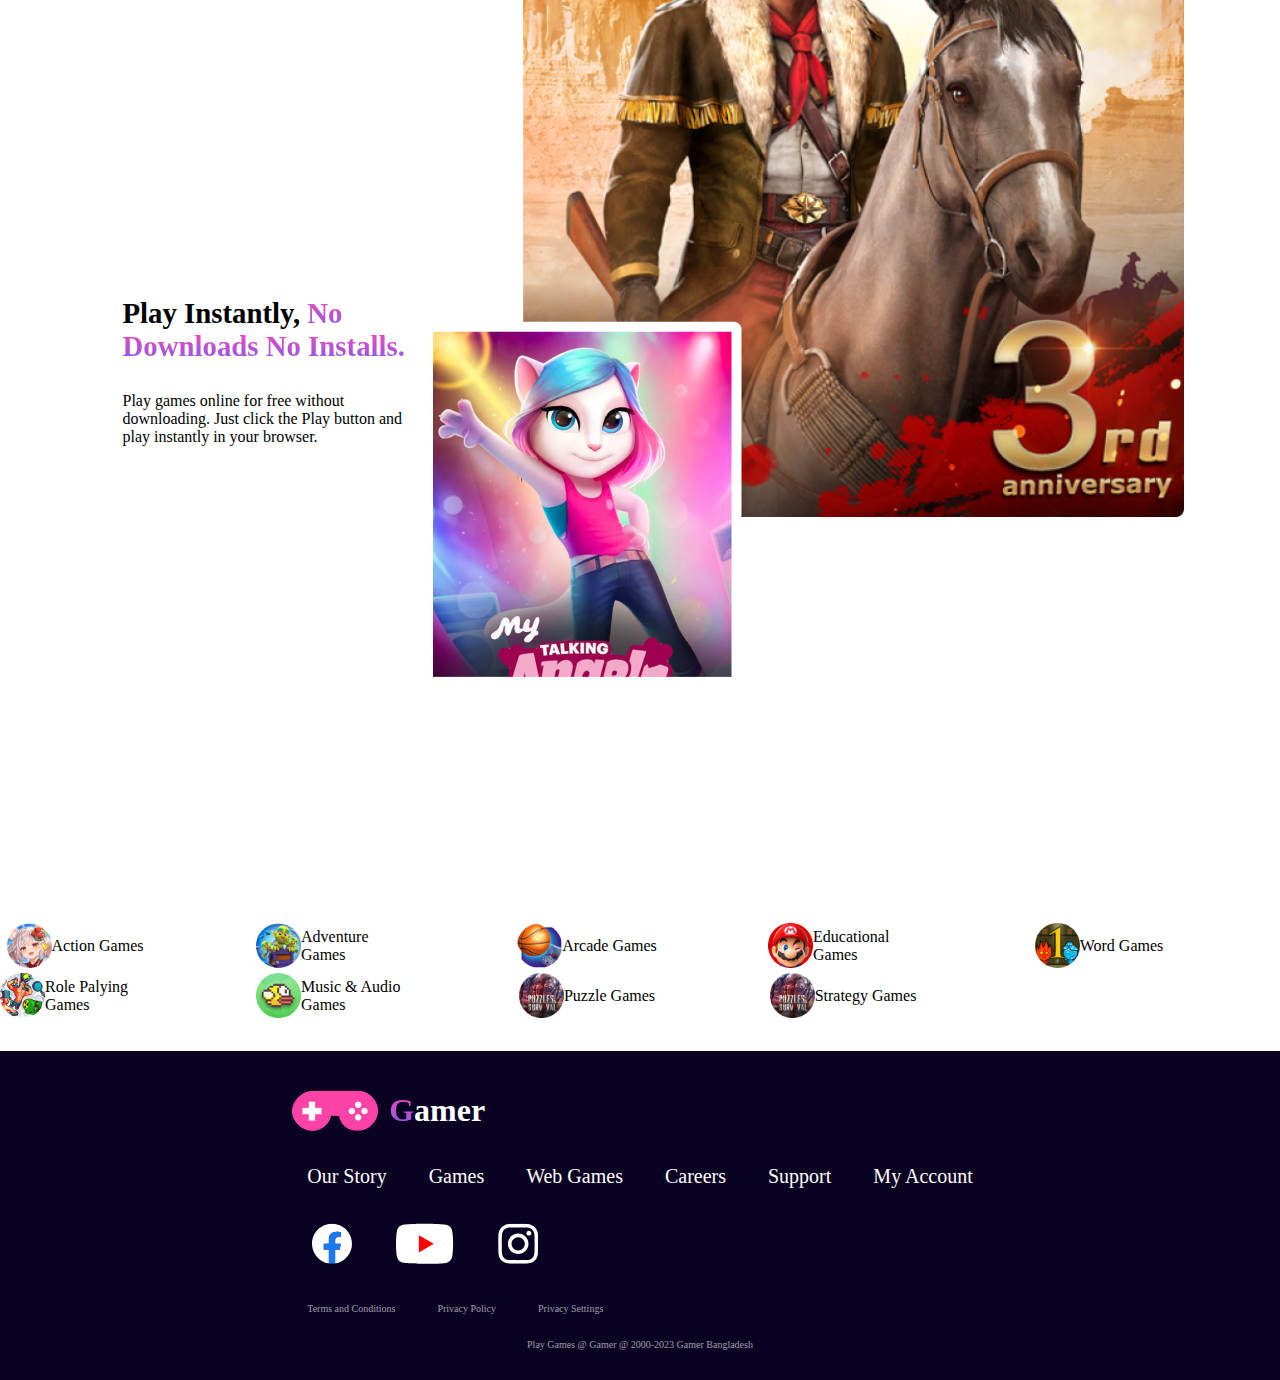
==== commit f2e1ff4a: "some problems solve" ====
--- a/index.html
+++ b/index.html
@@ -74,7 +74,7 @@
                             <div class="overlay"><img src="./images/png-1.png" alt=""></div>
                         </a>
                     </div>
-                    <p>Lorem ipsum dolor sit amet consectetur.</p>
+                    <p>No Download. Play games Instantly on Gamer.</p>
                 </div>
                     <div class="pose">
                         <div class="image-container">
@@ -83,7 +83,7 @@
                                 <div class="overlay"><img src="./images/png-1.png" alt=""></div>
                             </a>
                         </div>
-                        <p>Lorem ipsum dolor sit amet consectetur.</p>
+                        <p>Did you score? #unblockedgames #school</p>
                     </div>
                 <div class="pose">
                     <div class="image-container">
@@ -92,7 +92,7 @@
                             <div class="overlay"><img src="./images/png-1.png" alt=""></div>
                         </a>
                     </div>
-                    <p>this is my game</p>
+                    <p>Breaking game records like OG</p>
                 </div>
                 <div class="pose">
                     <div class="image-container">
@@ -101,7 +101,7 @@
                             <div class="overlay"><img src="./images/png-1.png" alt=""></div>
                         </a>
                     </div>
-                    <p>Lorem ipsum dolor sit amet consectetur.</p>
+                    <p>Busted gaming on school laptop.</p>
                 </div>
                 </div>
         </section>
--- a/style.css
+++ b/style.css
@@ -115,6 +115,10 @@
     justify-content: center;
     gap: 10px;
 }
+/* .middle-2{
+    display: grid;
+    grid-template-columns: repeat(4, 1fr);
+} */
 .image-container {
     position: relative;
     display: inline-block;
@@ -264,21 +268,15 @@
     .banner-container{
         flex-direction: column;
     }
-    /* .banner-photo {
-        width: auto;
-    } */
+    .banner-photo {
+        width: 150%;
+    }
     /* this is section-2..  */
     .online-description{
         width: 100%;
         margin: 0 auto;
     }
-    .box{
-        flex-direction: column;
-        text-align: center;
-    }
-    .box-1 img{
-        width: 90%;
-    }
+     
     /* this is section-3..  */
     .features{
         flex-direction: column;
@@ -323,7 +321,7 @@
      header{
         padding: 50px;
      }
-    .navber, .features{
+    .navber, .features, .middle{
         flex-direction: column;
     }
     /* this is main part..  */
@@ -342,11 +340,7 @@
         width: 100%;
         margin: 0 auto;
     }
-    .box{
-        flex-direction: column;
-        text-align: center;
-    }
-    .box-1 img{
-        width: 90%;
-    }
-}
+    .middle{
+        width: 100%;
+    }
+}
